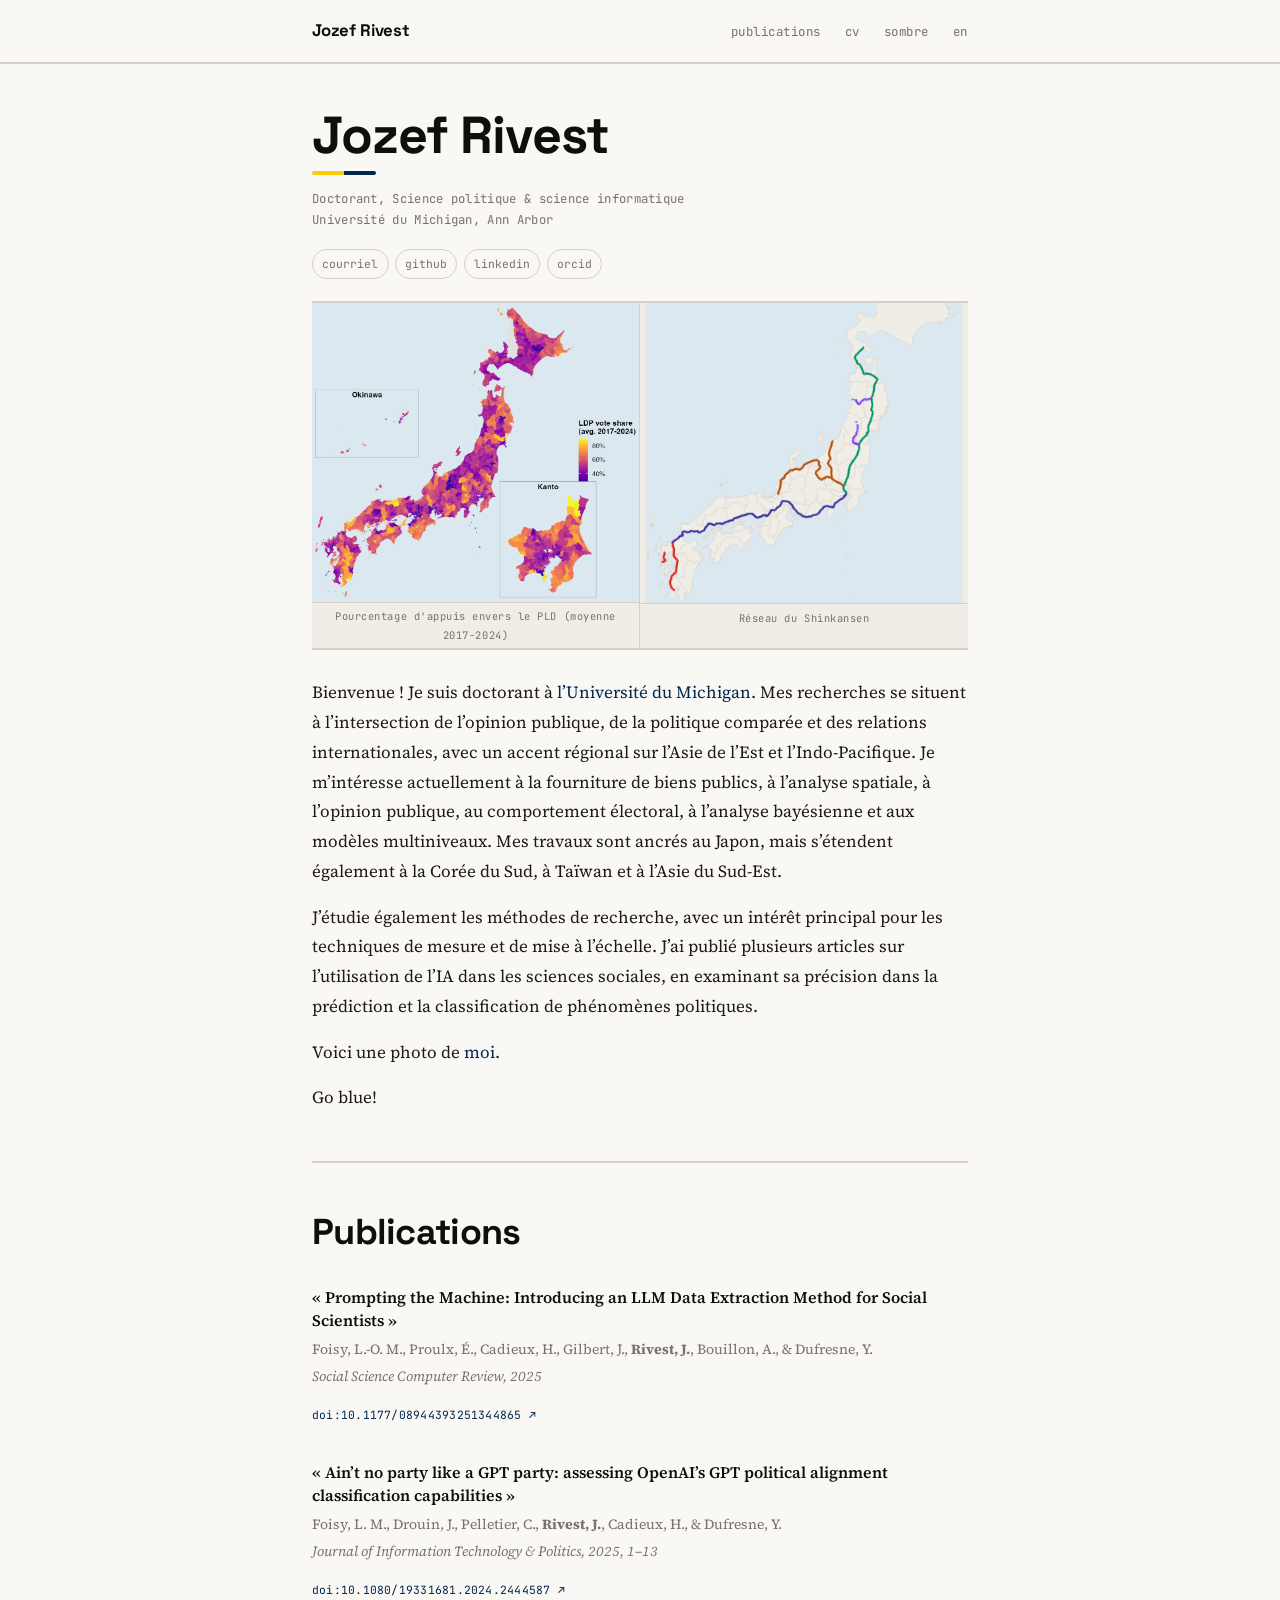
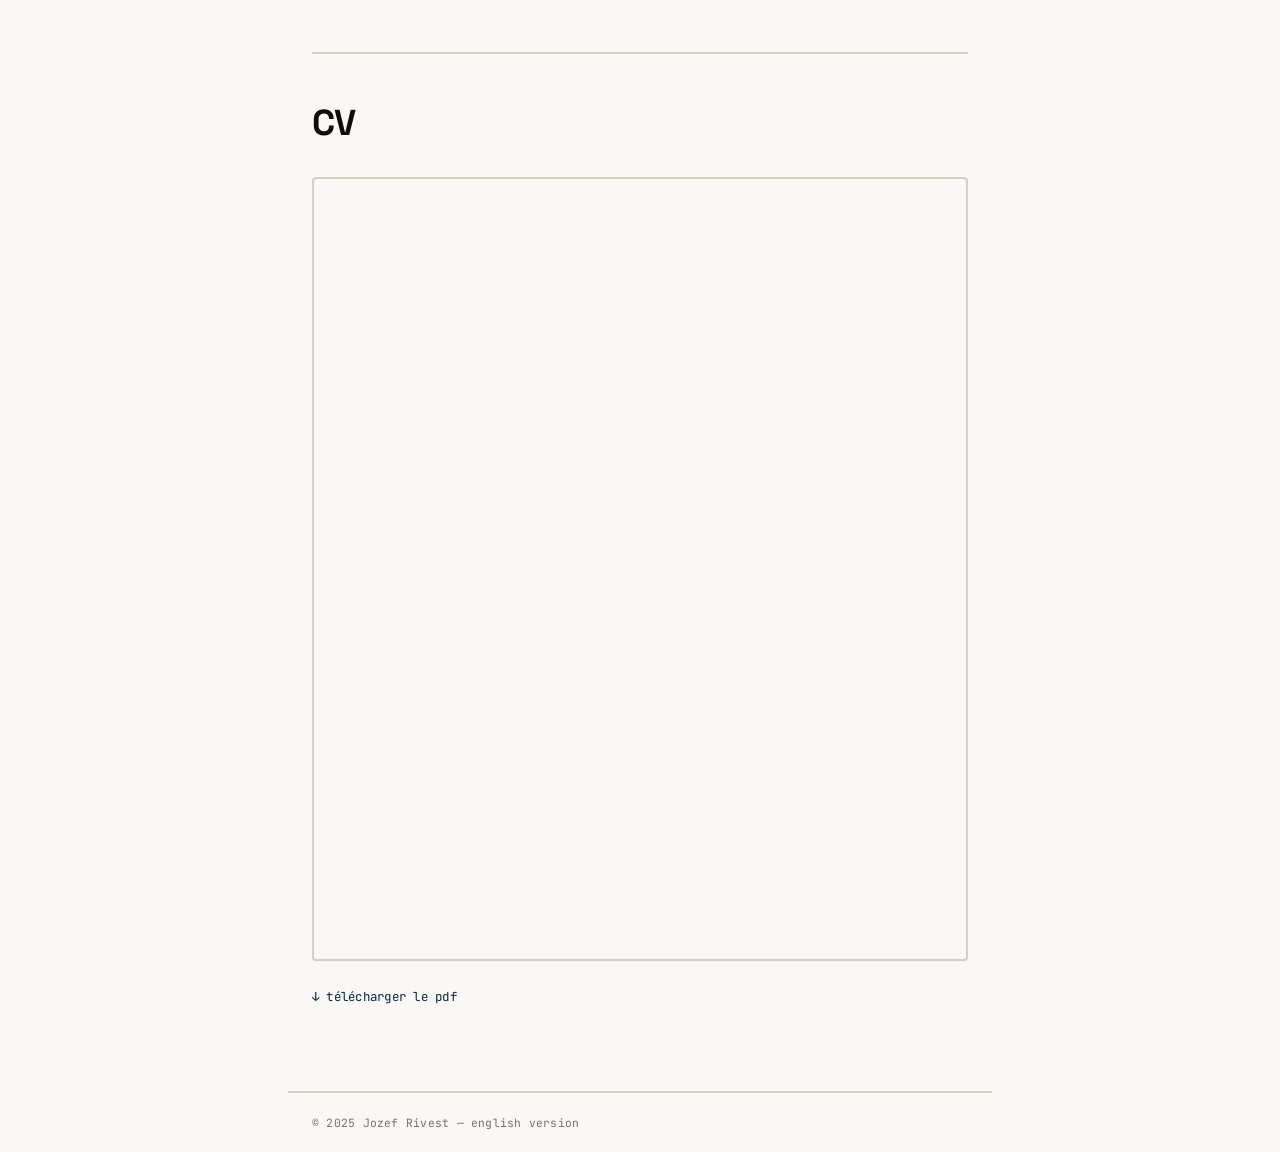
==== index_fr.html @ 7149db9e "New version!" ====
<!doctype html>
<html lang="fr" data-theme="light">
  <head>
    <meta charset="UTF-8" />
    <meta name="viewport" content="width=device-width, initial-scale=1.0" />
    <meta
      name="description"
      content="Jozef Rivest — Doctorant en science politique et informatique scientifique à l'Université du Michigan. Recherche en opinion publique, Asie de l'Est et méthodes computationnelles."
    />
    <title>Jozef Rivest</title>
    <link rel="icon" type="image/png" href="images/cerisier.JPG" />
    <link rel="stylesheet" href="assets/css/main_3.css" />
  </head>
  <body>
    <!-- Nav -->
    <nav class="site-nav" id="site-nav">
      <div class="nav-inner">
        <a class="nav-brand" href="index_fr.html">Jozef Rivest</a>

        <button
          class="hamburger"
          id="hamburger"
          aria-label="Ouvrir le menu"
          aria-expanded="false"
        >
          ≡
        </button>

        <ul class="nav-links" id="nav-links">
          <li><a href="#publications">publications</a></li>
          <li><a href="#cv">cv</a></li>
          <li>
            <button
              class="nav-btn"
              id="theme-toggle"
              aria-label="Basculer le mode sombre"
            >
              thème
            </button>
          </li>
          <li><a href="index.html">en</a></li>
        </ul>
      </div>
    </nav>

    <!-- Main -->
    <main class="main-content">
      <!-- Hero -->
      <div class="home">
        <div class="home-header">
          <!-- <img src="images/me.jpeg" alt="Jozef Rivest" class="home-photo" /> -->
          <div>
            <h1 class="site-name">Jozef Rivest</h1>
            <p class="role">
              Doctorant, Science politique &amp; science informatique<br />
              Universit&eacute; du Michigan, Ann Arbor
            </p>
          </div>
        </div>

        <nav class="social-row" aria-label="Liens sociaux">
          <a class="pill" href="mailto:jrivest@umich.edu">courriel</a>
          <a
            class="pill"
            href="https://github.com/JozefRivest"
            target="_blank"
            rel="noopener noreferrer"
            >github</a
          >
          <a
            class="pill"
            href="https://www.linkedin.com/in/jozef-rivest-609146241"
            target="_blank"
            rel="noopener noreferrer"
            >linkedin</a
          >
          <a
            class="pill"
            href="https://orcid.org/0000-0002-3195-3838"
            target="_blank"
            rel="noopener noreferrer"
            >orcid</a
          >
        </nav>

        <!-- Cartes de recherche -->
        <div class="maps-strip">
          <figure class="map-fig">
            <img
              src="images/panel_b2.png"
              alt="Pourcentage d'appuis envers le PLD (moyenne 2017-2024)"
              class="map-img"
            />
            <figcaption class="map-caption">
              Pourcentage d'appuis envers le PLD (moyenne 2017-2024)
            </figcaption>
          </figure>
          <figure class="map-fig">
            <img
              src="images/map_shinkansen.png"
              alt="Réseau shinkansen du Japon par ligne"
              class="map-img"
            />
            <figcaption class="map-caption">Réseau du Shinkansen</figcaption>
          </figure>
        </div>

        <!-- Bio -->
        <div class="bio">
          <p>
            Bienvenue ! Je suis doctorant à
            <a
              href="https://lsa.umich.edu/polisci/people/graduate-students/jozef-rivest.html"
              >l’Université du Michigan</a
            >. Mes recherches se situent à l’intersection de l’opinion publique,
            de la politique comparée et des relations internationales, avec un
            accent régional sur l’Asie de l’Est et l’Indo-Pacifique. Je
            m’intéresse actuellement à la fourniture de biens publics, à
            l’analyse spatiale, à l’opinion publique, au comportement électoral,
            à l’analyse bayésienne et aux modèles multiniveaux. Mes travaux sont
            ancrés au Japon, mais s’étendent également à la Corée du Sud, à
            Taïwan et à l’Asie du Sud-Est.
          </p>
          <p>
            J’étudie également les méthodes de recherche, avec un intérêt
            principal pour les techniques de mesure et de mise à l’échelle. J’ai
            publié plusieurs articles sur l’utilisation de l’IA dans les
            sciences sociales, en examinant sa précision dans la prédiction et
            la classification de phénomènes politiques.
          </p>
          <p>
            Voici une photo de <a href="images/jozef-rivest1.jpg" ?>moi</a>.
          </p>
          <p>Go blue!</p>
        </div>
      </div>

      <hr class="section-sep" />

      <!-- Publications -->
      <section id="publications">
        <h2 class="page-title reveal">Publications</h2>

        <ol class="pub-list" reversed>
          <li class="reveal">
            <p class="pub-title">
              &laquo;&nbsp;Prompting the Machine: Introducing an LLM Data
              Extraction Method for Social Scientists&nbsp;&raquo;
            </p>
            <p class="pub-authors">
              Foisy, L.-O. M., Proulx, &Eacute;., Cadieux, H., Gilbert, J.,
              <strong>Rivest, J.</strong>, Bouillon, A., &amp; Dufresne, Y.
            </p>
            <p class="pub-journal">Social Science Computer Review, 2025</p>
            <a
              class="pub-doi"
              href="https://doi.org/10.1177/08944393251344865"
              target="_blank"
              rel="noopener noreferrer"
            >
              doi:10.1177/08944393251344865 ↗
            </a>
          </li>
          <li class="reveal reveal-d1">
            <p class="pub-title">
              &laquo;&nbsp;Ain&rsquo;t no party like a GPT party: assessing
              OpenAI&rsquo;s GPT political alignment classification
              capabilities&nbsp;&raquo;
            </p>
            <p class="pub-authors">
              Foisy, L. M., Drouin, J., Pelletier, C.,
              <strong>Rivest, J.</strong>, Cadieux, H., &amp; Dufresne, Y.
            </p>
            <p class="pub-journal">
              Journal of Information Technology &amp; Politics, 2025, 1&ndash;13
            </p>
            <a
              class="pub-doi"
              href="https://doi.org/10.1080/19331681.2024.2444587"
              target="_blank"
              rel="noopener noreferrer"
            >
              doi:10.1080/19331681.2024.2444587 ↗
            </a>
          </li>
        </ol>
      </section>

      <hr class="section-sep" />

      <!-- CV -->
      <section id="cv">
        <h2 class="page-title reveal">CV</h2>

        <div class="cv-embed reveal">
          <iframe
            src="https://mozilla.github.io/pdf.js/web/viewer.html?file=https://raw.githubusercontent.com/JozefRivest/cv_acad/main/cv_fr/CV_Rivest_fr.pdf#pagemode=none&zoom=page-width"
            title="CV acad&eacute;mique"
            aria-label="Visionneuse du CV acad&eacute;mique"
          ></iframe>
        </div>

        <a
          class="download-link reveal"
          href="https://raw.githubusercontent.com/JozefRivest/cv_acad/main/CV_Rivest.pdf"
          download
        >
          ↓ t&eacute;l&eacute;charger le pdf
        </a>
      </section>
    </main>

    <!-- Footer -->
    <footer class="site-footer">
      <p>
        &copy; 2025 Jozef Rivest &mdash;
        <a href="index.html">english version</a>
      </p>
    </footer>

    <script>
      // ---- Thème ----
      const themeBtn = document.getElementById("theme-toggle");
      const html = document.documentElement;

      function applyTheme(t) {
        html.setAttribute("data-theme", t);
        localStorage.setItem("theme", t);
        themeBtn.textContent = t === "dark" ? "clair" : "sombre";
      }

      const saved = localStorage.getItem("theme");
      const sys = window.matchMedia("(prefers-color-scheme: dark)").matches
        ? "dark"
        : "light";
      applyTheme(saved || sys);

      themeBtn.addEventListener("click", () => {
        applyTheme(
          html.getAttribute("data-theme") === "dark" ? "light" : "dark",
        );
      });

      // ---- Menu mobile ----
      const hamburger = document.getElementById("hamburger");
      const navLinks = document.getElementById("nav-links");

      hamburger.addEventListener("click", () => {
        const open = navLinks.classList.toggle("open");
        hamburger.setAttribute("aria-expanded", open);
        hamburger.textContent = open ? "✕" : "≡";
      });

      document.addEventListener("click", (e) => {
        if (
          !e.target.closest("#site-nav") &&
          navLinks.classList.contains("open")
        ) {
          navLinks.classList.remove("open");
          hamburger.setAttribute("aria-expanded", "false");
          hamburger.textContent = "≡";
        }
      });

      // ---- Scroll reveal ----
      const observer = new IntersectionObserver(
        (entries) => {
          entries.forEach((e) => {
            if (e.isIntersecting) {
              e.target.classList.add("visible");
              observer.unobserve(e.target);
            }
          });
        },
        { threshold: 0.08, rootMargin: "0px 0px -20px 0px" },
      );

      document
        .querySelectorAll(".reveal")
        .forEach((el) => observer.observe(el));
    </script>
  </body>
</html>
---- assets/css/main_3.css ----
@import url("https://fonts.googleapis.com/css2?family=Fraunces:ital,opsz,wght@0,9..144,300;0,9..144,700;1,9..144,300;1,9..144,700&family=Space+Grotesk:wght@400;500;600;700&family=Source+Serif+4:ital,opsz,wght@0,8..60,300;0,8..60,400;0,8..60,600;1,8..60,300;1,8..60,400&family=JetBrains+Mono:wght@400;500&display=swap");

/* ============================================================
   Custom Properties
   ============================================================ */
:root {
  --bg: #faf8f5;
  --text: #1c1917;
  --heading: #0f0e0d;
  --accent: #00274c;
  --accent2: #4a6741;
  --surface: #f0ece6;
  --border: #d6d0c4;
  --dim: #78716c;

  --um-maize: #ffcb05;
  --um-blue: #00274c;

  --font-display: "Space Grotesk", system-ui, sans-serif;
  --font-body: "Source Serif 4", Georgia, serif;
  --font-mono: "JetBrains Mono", "SF Mono", monospace;
}

[data-theme="dark"] {
  --bg: #1c1917;
  --text: #e7e5e4;
  --heading: #fafaf9;
  --accent: #818cf8;
  --accent2: #6b9e60;
  --surface: #292524;
  --border: #44403c;
  --dim: #a8a29e;
}

/* ============================================================
   Reset
   ============================================================ */
*,
*::before,
*::after {
  box-sizing: border-box;
  margin: 0;
  padding: 0;
}

html {
  font-size: 100%;
  scroll-behavior: smooth;
}

body {
  background: var(--bg);
  color: var(--text);
  font-family: var(--font-body);
  font-size: 1.0625rem;
  line-height: 1.75;
  -webkit-font-smoothing: antialiased;
  -moz-osx-font-smoothing: grayscale;
  transition:
    background 0.25s,
    color 0.25s;
}

h1,
h2,
h3,
h4 {
  font-family: var(--font-display);
  color: var(--heading);
  line-height: 1.2;
  margin: 0;
}

a {
  color: var(--accent);
  text-decoration: none;
  transition: color 0.15s;
}
a:hover {
  color: var(--text);
}

::selection {
  background: rgba(194, 65, 12, 0.15);
  color: var(--text);
}

::-webkit-scrollbar {
  width: 6px;
}
::-webkit-scrollbar-track {
  background: var(--bg);
}
::-webkit-scrollbar-thumb {
  background: var(--border);
  border-radius: 3px;
}
::-webkit-scrollbar-thumb:hover {
  background: var(--dim);
}

/* ============================================================
   Navigation
   ============================================================ */
.site-nav {
  border-bottom: 2px solid var(--border);
  background: var(--bg);
  position: sticky;
  top: 0;
  z-index: 100;
  transition:
    background 0.25s,
    border-color 0.25s;
}

.nav-inner {
  max-width: 44rem;
  margin: 0 auto;
  padding: 1rem 1.5rem;
  display: flex;
  align-items: center;
  justify-content: space-between;
  gap: 1rem;
}

.nav-brand {
  font-family: var(--font-display);
  font-weight: 700;
  font-size: 1.05rem;
  color: var(--heading);
  letter-spacing: -0.01em;
}
.nav-brand:hover {
  color: var(--accent);
}

.nav-links {
  list-style: none;
  display: flex;
  align-items: center;
  gap: 1.5rem;
}

.nav-links a,
.nav-btn {
  font-family: var(--font-mono);
  font-size: 0.78rem;
  letter-spacing: 0.04em;
  color: var(--dim);
  padding-bottom: 2px;
  border-bottom: 2px solid transparent;
  transition:
    color 0.15s,
    border-color 0.15s;
  background: none;
  border-top: none;
  border-left: none;
  border-right: none;
  cursor: pointer;
}

.nav-links a:hover,
.nav-btn:hover {
  color: var(--text);
}

.nav-btn {
  padding: 0;
  line-height: inherit;
}

.hamburger {
  display: none;
  background: none;
  border: none;
  font-size: 1.4rem;
  color: var(--text);
  cursor: pointer;
  font-family: var(--font-mono);
  line-height: 1;
}

@media (max-width: 600px) {
  .nav-inner {
    padding: 0.75rem 1rem;
    flex-wrap: wrap;
  }
  .hamburger {
    display: block;
  }
  .nav-links {
    display: none;
    width: 100%;
    flex-direction: column;
    align-items: flex-start;
    gap: 0;
    padding-top: 0.5rem;
  }
  .nav-links.open {
    display: flex;
  }
  .nav-links a,
  .nav-links .nav-btn {
    display: block;
    padding: 0.45rem 0;
    border-bottom: none;
  }
}

/* ============================================================
   Main layout
   ============================================================ */
.main-content {
  width: 100%;
  max-width: 44rem;
  margin: 0 auto;
  padding: 2.5rem 1.5rem 5rem;
}

@media (max-width: 600px) {
  .main-content {
    padding: 1.5rem 1rem 3.5rem;
  }
}

/* ============================================================
   Home
   ============================================================ */
.home-header {
  display: flex;
  align-items: flex-start;
  gap: 1.4rem;
  margin-bottom: 1.2rem;
}

.home-photo {
  width: 70px;
  height: 70px;
  border-radius: 6px;
  object-fit: cover;
  flex-shrink: 0;
  border: 2px solid var(--border);
  margin-top: 0.45rem;
}

h1.site-name {
  font-family: var(--font-display);
  font-size: 3.25rem;
  font-weight: 700;
  font-optical-sizing: auto;
  letter-spacing: -0.02em;
  color: var(--heading);
  display: inline-block;
  margin-bottom: 0.2rem;
}

h1.site-name::after {
  content: "";
  display: block;
  width: 4rem;
  height: 4px;
  background: linear-gradient(
    to right,
    var(--um-maize) 50%,
    var(--um-blue) 50%
  );
  margin-top: 0.3rem;
  border-radius: 2px;
}

.role {
  font-family: var(--font-mono);
  font-size: 0.77rem;
  color: var(--dim);
  letter-spacing: 0.025em;
  margin-top: 0.7rem;
  line-height: 1.65;
}

.social-row {
  display: flex;
  flex-wrap: wrap;
  gap: 0.4rem;
  margin-bottom: 1.4rem;
}

.pill {
  display: inline-flex;
  align-items: center;
  gap: 0.3rem;
  font-family: var(--font-mono);
  font-size: 0.71rem;
  padding: 0.24rem 0.58rem;
  border: 1.5px solid var(--border);
  border-radius: 100px;
  color: var(--dim);
  transition:
    color 0.15s,
    border-color 0.15s,
    background 0.15s;
}
.pill:hover {
  color: var(--accent);
  border-color: var(--accent);
  background: rgba(55, 48, 163, 0.06);
}
[data-theme="dark"] .pill:hover {
  background: rgba(129, 140, 248, 0.08);
}

/* ============================================================
   Research maps strip
   ============================================================ */
.maps-strip {
  display: grid;
  grid-template-columns: 1fr 1fr;
  border-top: 2px solid var(--border);
  border-bottom: 2px solid var(--border);
  margin: 0.5rem 0 1.75rem;
  overflow: hidden;
  background: var(--surface);
}

.map-fig {
  margin: 0;
  display: flex;
  flex-direction: column;
}

.map-fig:first-child {
  border-right: 1px solid var(--border);
}

.map-img {
  width: 100%;
  flex: 1;
  object-fit: cover;
  object-position: center;
  display: block;
  min-height: 180px;
  max-height: 300px;
}

.map-caption {
  font-family: var(--font-mono);
  font-size: 0.65rem;
  color: var(--dim);
  letter-spacing: 0.05em;
  text-align: center;
  padding: 0.28rem 0.5rem;
  border-top: 1px solid var(--border);
  background: var(--surface);
  flex-shrink: 0;
}

[data-theme="dark"] .map-img {
  filter: brightness(0.78) contrast(1.08);
}

@media (max-width: 600px) {
  .maps-strip {
    grid-template-columns: 1fr;
  }
  .map-fig:first-child {
    border-right: none;
    border-bottom: 1px solid var(--border);
  }
}

/* ============================================================
   Bio
   ============================================================ */
.bio p {
  color: var(--text);
  margin-bottom: 1rem;
}
.bio p:last-child {
  margin-bottom: 0;
}

.bio .email {
  font-family: var(--font-mono);
  font-size: 0.82rem;
  color: var(--dim);
  margin-top: 0.5rem;
}

/* ============================================================
   Section separator
   ============================================================ */
.section-sep {
  border: none;
  border-top: 2px solid var(--border);
  margin: 3rem 0;
}

/* ============================================================
   Page titles
   ============================================================ */
.page-title {
  font-size: 2.25rem;
  font-weight: 700;
  letter-spacing: -0.02em;
  color: var(--heading);
  margin-bottom: 2rem;
}

/* ============================================================
   Publications
   ============================================================ */
.pub-list {
  list-style: none;
  display: flex;
  flex-direction: column;
  gap: 2rem;
}

.pub-title {
  font-family: var(--font-body);
  font-size: 1rem;
  font-weight: 600;
  color: var(--heading);
  margin-bottom: 0.3rem;
  line-height: 1.45;
}

.pub-authors {
  font-family: var(--font-body);
  font-size: 0.875rem;
  color: var(--dim);
  margin-bottom: 0.15rem;
}

.pub-journal {
  font-family: var(--font-body);
  font-size: 0.875rem;
  color: var(--dim);
  font-style: italic;
  margin-bottom: 0.65rem;
}

.pub-doi {
  font-family: var(--font-mono);
  font-size: 0.71rem;
  color: var(--um-blue);
  letter-spacing: 0.02em;
}
.pub-doi:hover {
  color: var(--text);
}

/* ============================================================
   CV
   ============================================================ */
.cv-embed {
  border: 2px solid var(--border);
  border-radius: 4px;
  overflow: hidden;
  margin-bottom: 1.25rem;
}
.cv-embed iframe {
  width: 100%;
  height: 780px;
  border: none;
  display: block;
}

.download-link {
  font-family: var(--font-mono);
  font-size: 0.78rem;
  color: var(--accent);
  letter-spacing: 0.02em;
  display: inline-flex;
  align-items: center;
  gap: 0.4rem;
}
.download-link:hover {
  color: var(--text);
}

/* ============================================================
   Footer
   ============================================================ */
.site-footer {
  border-top: 2px solid var(--border);
  max-width: 44rem;
  margin: 0 auto;
  padding: 1.25rem 1.5rem;
}
.site-footer p {
  font-family: var(--font-mono);
  font-size: 0.71rem;
  color: var(--dim);
  letter-spacing: 0.02em;
}
.site-footer a {
  color: var(--dim);
}
.site-footer a:hover {
  color: var(--accent);
}

/* ============================================================
   Scroll reveal
   ============================================================ */
.reveal {
  opacity: 0;
  transform: translateY(12px);
  transition:
    opacity 0.5s ease,
    transform 0.5s ease;
}
.reveal.visible {
  opacity: 1;
  transform: none;
}
.reveal-d1 {
  transition-delay: 0.08s;
}
.reveal-d2 {
  transition-delay: 0.16s;
}

/* ============================================================
   Accessibility
   ============================================================ */
:focus-visible {
  outline: 2px solid var(--accent);
  outline-offset: 2px;
  border-radius: 2px;
}

@media (prefers-reduced-motion: reduce) {
  *,
  *::before,
  *::after {
    transition-duration: 0.01ms !important;
  }
  html {
    scroll-behavior: auto;
  }
  .reveal {
    opacity: 1;
    transform: none;
  }
}

/* ============================================================
   Mobile tweaks
   ============================================================ */
@media (max-width: 600px) {
  h1.site-name {
    font-size: 2.4rem;
  }
  .home-header {
    flex-direction: column;
    gap: 0;
  }
  .home-photo {
    margin-bottom: 0.8rem;
  }
  .page-title {
    font-size: 1.8rem;
  }
}
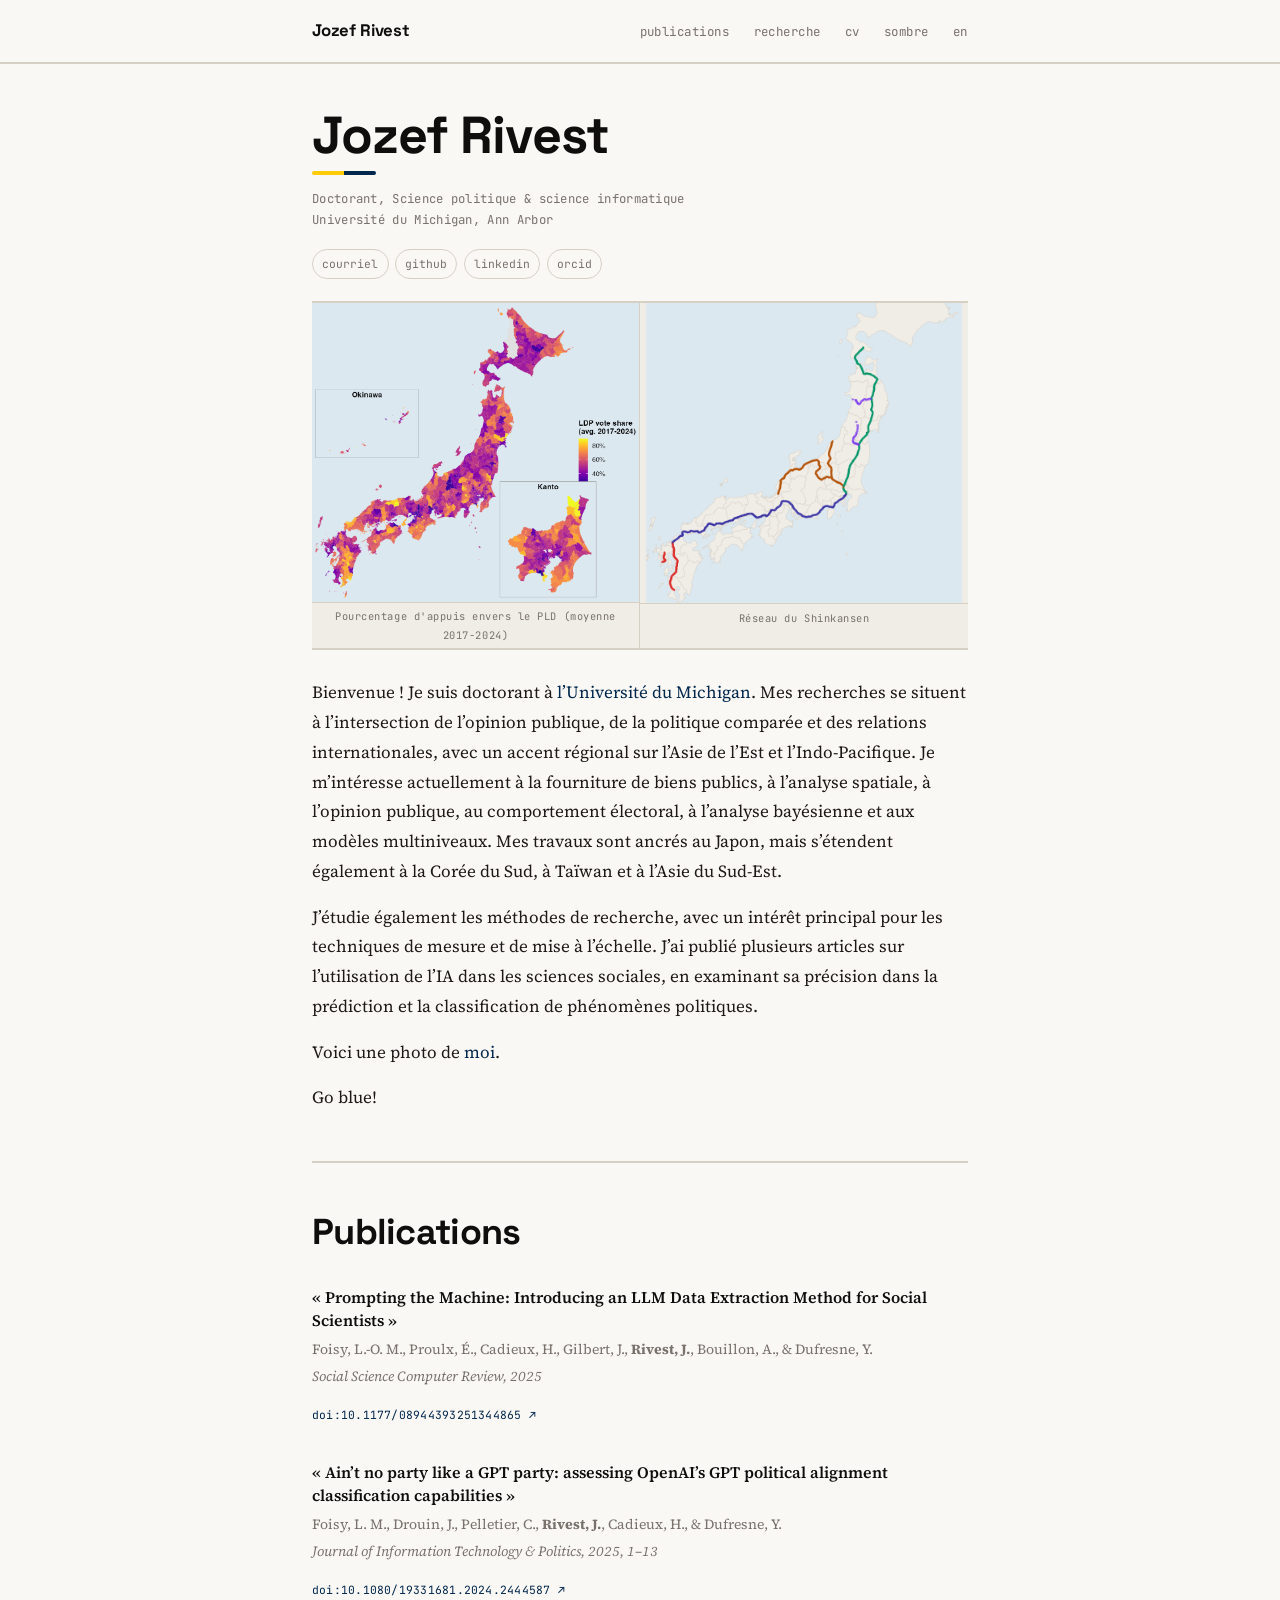
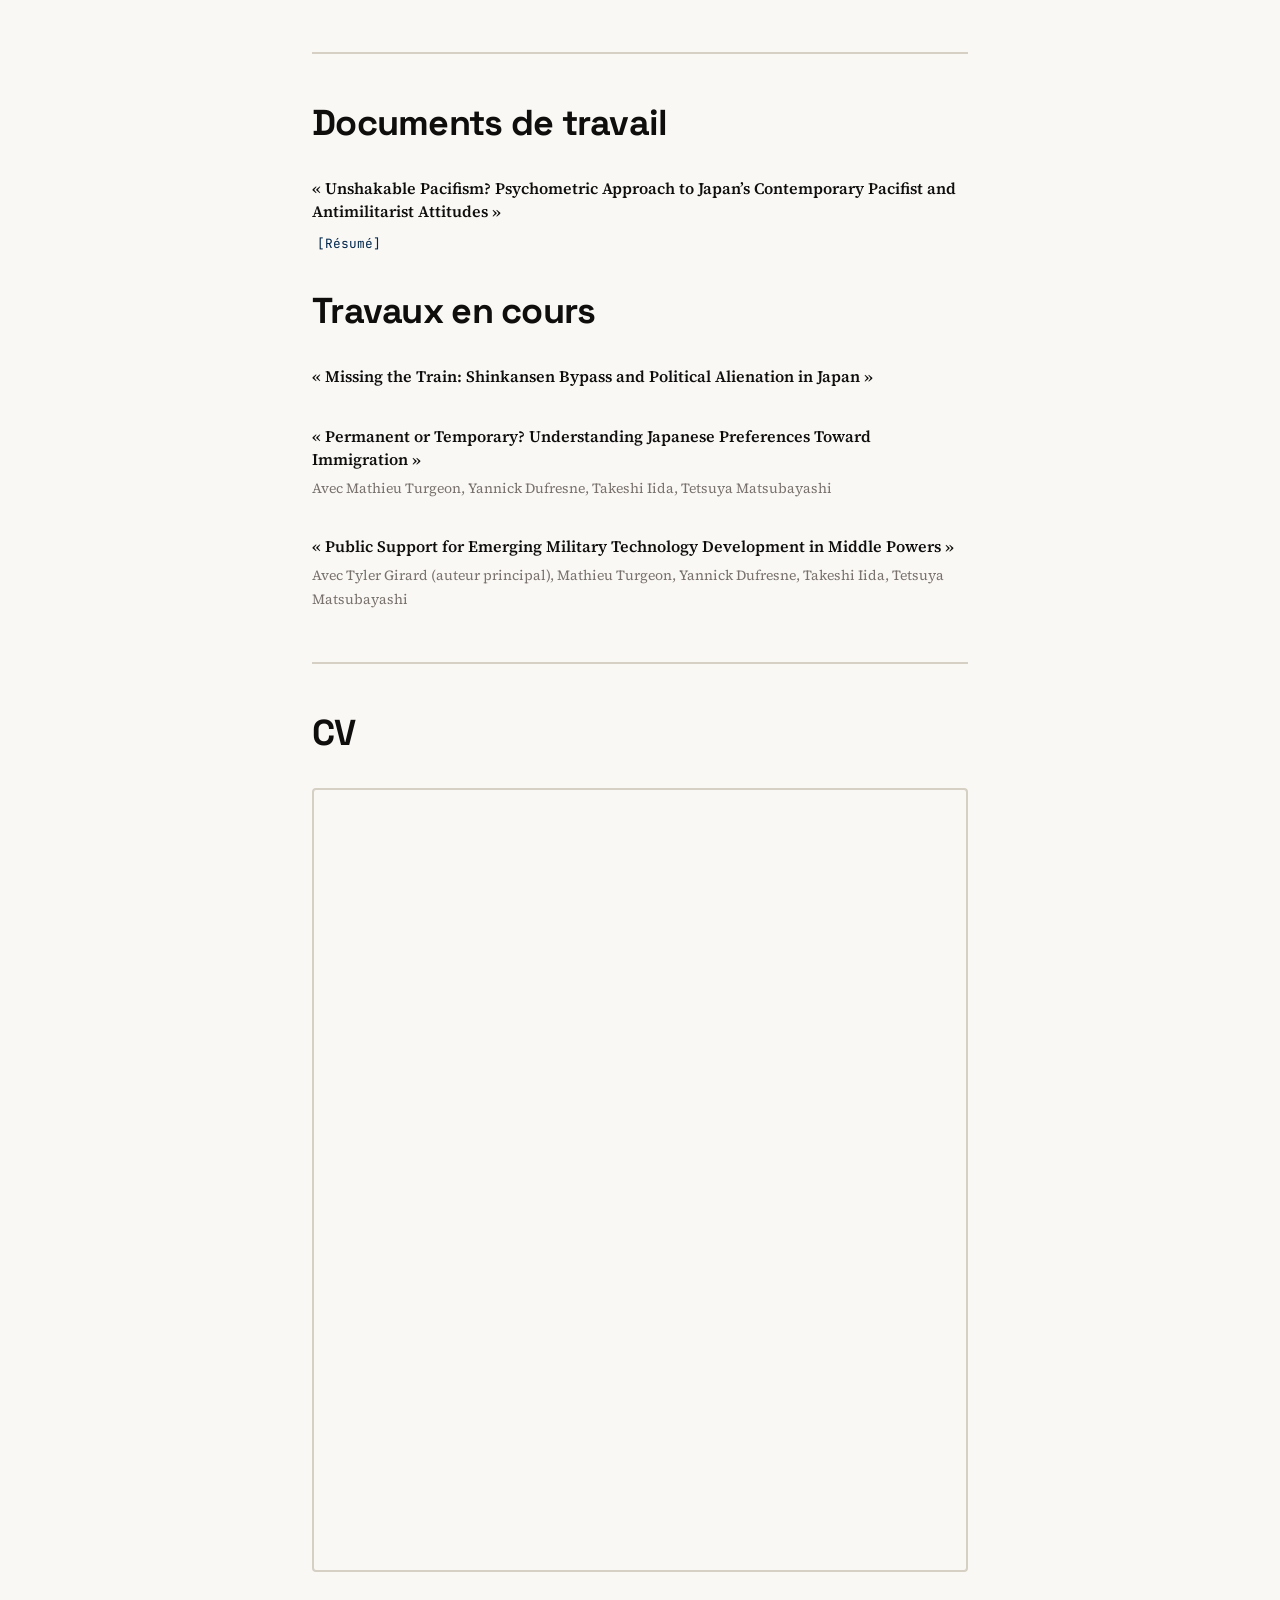
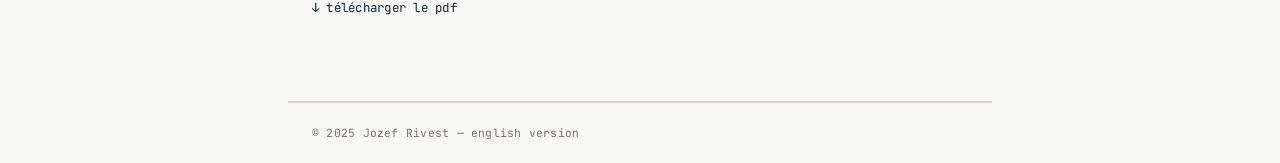
==== commit 7ea209f0: "Updates!" ====
--- a/index_fr.html
+++ b/index_fr.html
@@ -28,6 +28,7 @@
 
         <ul class="nav-links" id="nav-links">
           <li><a href="#publications">publications</a></li>
+          <li><a href="#research">recherche</a></li>
           <li><a href="#cv">cv</a></li>
           <li>
             <button
@@ -128,9 +129,7 @@
             sciences sociales, en examinant sa précision dans la prédiction et
             la classification de phénomènes politiques.
           </p>
-          <p>
-            Voici une photo de <a href="images/jozef-rivest1.jpg" ?>moi</a>.
-          </p>
+          <p>Voici une photo de <a href="images/rivest_2.jpg" ?>moi</a>.</p>
           <p>Go blue!</p>
         </div>
       </div>
@@ -182,6 +181,87 @@
             >
               doi:10.1080/19331681.2024.2444587 ↗
             </a>
+          </li>
+        </ol>
+      </section>
+
+      <hr class="section-sep" />
+
+      <!-- Documents de travail et travaux en cours -->
+      <section id="research">
+        <h2 class="page-title reveal">Documents de travail</h2>
+        <ol class="pub-list" reversed>
+          <li class="reveal">
+            <p class="pub-title">
+              &laquo;&nbsp;Unshakable Pacifism? Psychometric Approach to
+              Japan&rsquo;s Contemporary Pacifist and Antimilitarist
+              Attitudes&nbsp;&raquo;
+            </p>
+            <button type="button" class="collapsible">[Résumé]</button>
+            <div class="content">
+              <p class="abstract-content">
+                Research on Japanese pacifism and antimilitarism has long relied
+                on survey items to compare attitudes across demographic groups
+                and over time. However, these comparisons rest on three untested
+                assumptions: (1) that pacifism/antimilitarism is unidimensional,
+                (2) that all items contribute equally to measuring these
+                attitudes, and (3) that items measure the same constructs across
+                groups (measurement invariance). Using data from the 2022
+                UTokyo-Asahi Survey (N=1,014), I use a psychometric approach to
+                evaluate these assumptions. Results reveal a two-dimensional
+                structure distinguishing domestic capabilities from
+                international dimensions. Measurement invariance tests yield a
+                differentiated picture: the scale achieves full strong
+                invariance across age cohorts, providing a valid basis for
+                cross-generational comparisons, while weak invariance marginally
+                fails to reach significance across gender (p = 0.090), though
+                item intercepts remain fully equivalent. Critically, these
+                results—combined with the dimensional structure and differential
+                item functioning analyses—demonstrate that single-item
+                inferences about pacifist and antimilitarist attitudes are
+                doubly unreliable: they capture only one dimension of a
+                two-dimensional construct and may be biased for specific groups.
+                A properly specified multi-item scale, validated through
+                measurement invariance testing, offers a more robust foundation
+                for inference. I argue that future research must account for
+                this multidimensional structure and establish measurement
+                equivalence before making cross-group comparisons. These
+                findings establish methodological foundations for longitudinal
+                research examining temporal changes in these attitudes.
+              </p>
+            </div>
+          </li>
+        </ol>
+
+        <h2 class="page-title reveal" style="margin-top: 2rem">
+          Travaux en cours
+        </h2>
+        <ol class="pub-list" reversed>
+          <li class="reveal">
+            <p class="pub-title">
+              &laquo;&nbsp;Missing the Train: Shinkansen Bypass and Political
+              Alienation in Japan&nbsp;&raquo;
+            </p>
+          </li>
+          <li class="reveal reveal-d1">
+            <p class="pub-title">
+              &laquo;&nbsp;Permanent or Temporary? Understanding Japanese
+              Preferences Toward Immigration&nbsp;&raquo;
+            </p>
+            <p class="pub-authors">
+              Avec Mathieu Turgeon, Yannick Dufresne, Takeshi Iida, Tetsuya
+              Matsubayashi
+            </p>
+          </li>
+          <li class="reveal reveal-d2">
+            <p class="pub-title">
+              &laquo;&nbsp;Public Support for Emerging Military Technology
+              Development in Middle Powers&nbsp;&raquo;
+            </p>
+            <p class="pub-authors">
+              Avec Tyler Girard (auteur principal), Mathieu Turgeon, Yannick
+              Dufresne, Takeshi Iida, Tetsuya Matsubayashi
+            </p>
           </li>
         </ol>
       </section>
@@ -278,6 +358,22 @@
       document
         .querySelectorAll(".reveal")
         .forEach((el) => observer.observe(el));
+
+      // ----- Résumé ------
+      var coll = document.getElementsByClassName("collapsible");
+      var i;
+
+      for (i = 0; i < coll.length; i++) {
+        coll[i].addEventListener("click", function () {
+          this.classList.toggle("active");
+          var content = this.nextElementSibling;
+          if (content.style.maxHeight) {
+            content.style.maxHeight = null;
+          } else {
+            content.style.maxHeight = content.scrollHeight + "px";
+          }
+        });
+      }
     </script>
   </body>
 </html>
--- a/assets/css/main_3.css
+++ b/assets/css/main_3.css
@@ -19,6 +19,7 @@
   --font-display: "Space Grotesk", system-ui, sans-serif;
   --font-body: "Source Serif 4", Georgia, serif;
   --font-mono: "JetBrains Mono", "SF Mono", monospace;
+  --accent: var(--um-blue);
 }
 
 [data-theme="dark"] {
@@ -30,6 +31,7 @@
   --surface: #292524;
   --border: #44403c;
   --dim: #a8a29e;
+  --accent: var(--um-maize);
 }
 
 /* ============================================================
@@ -445,8 +447,50 @@
   color: var(--um-blue);
   letter-spacing: 0.02em;
 }
-.pub-doi:hover {
-  color: var(--text);
+
+[data-theme="dark"] .pub-doi {
+  color: var(--um-maize);
+}
+
+/* .pub-doi:hover { */
+/*   color: var(--text); */
+/* } */
+
+.collapsible {
+  background-color: var(--bg);
+  font-family: var(--font-mono);
+  color: var(--um-blue);
+  cursor: pointer;
+  padding: 5px;
+  width: auto;
+  border: none;
+  text-align: left;
+  outline: none;
+  font-size: 0.8rem;
+}
+
+[data-theme="dark"] .collapsible {
+  color: var(--um-maize);
+}
+
+.active,
+.collapsible:hover {
+  color: var(--text);
+}
+
+.content {
+  padding: 0 18px;
+  overflow: hidden;
+  background-color: var(--bg);
+  max-height: 0;
+  transition: max-height 0.4s ease-out;
+}
+
+.abstract-content {
+  font-family: var(--font-mono);
+  font-size: 0.8rem;
+  color: var(--text);
+  text-align: justify;
 }
 
 /* ============================================================
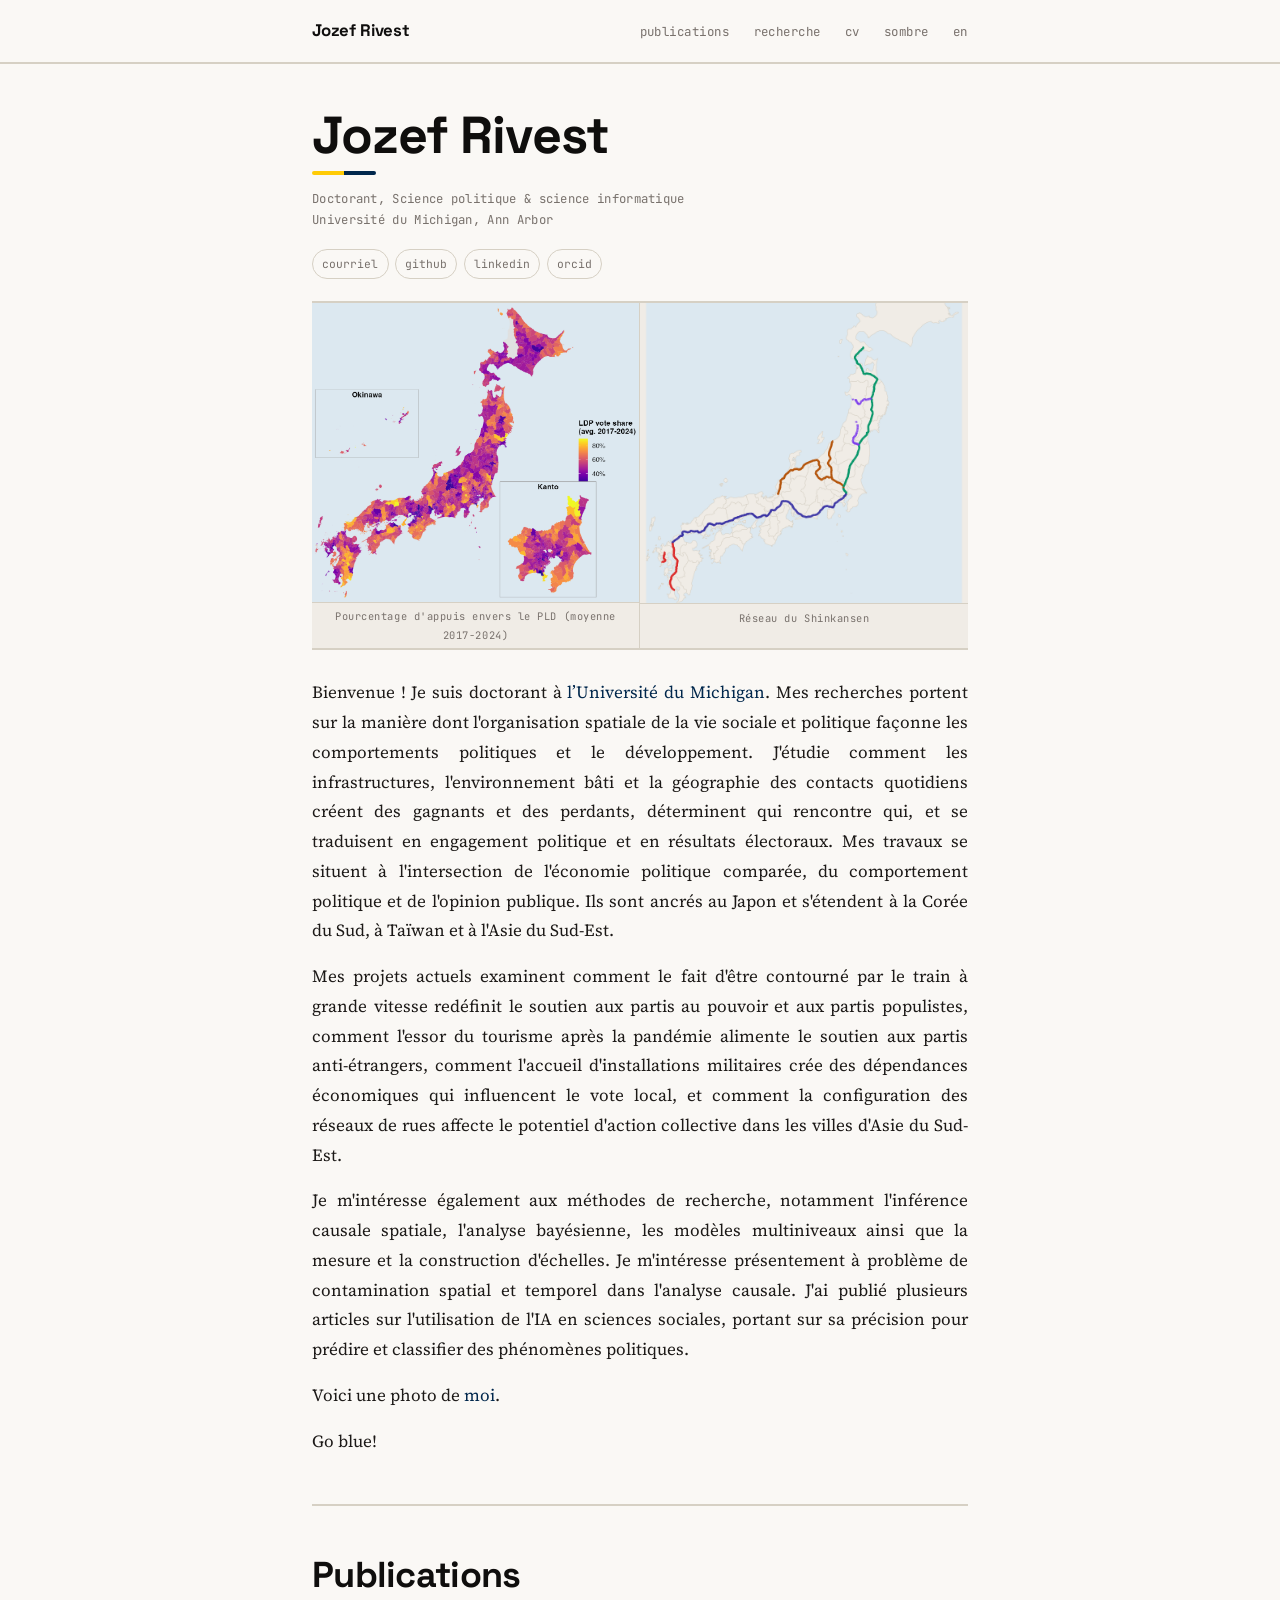
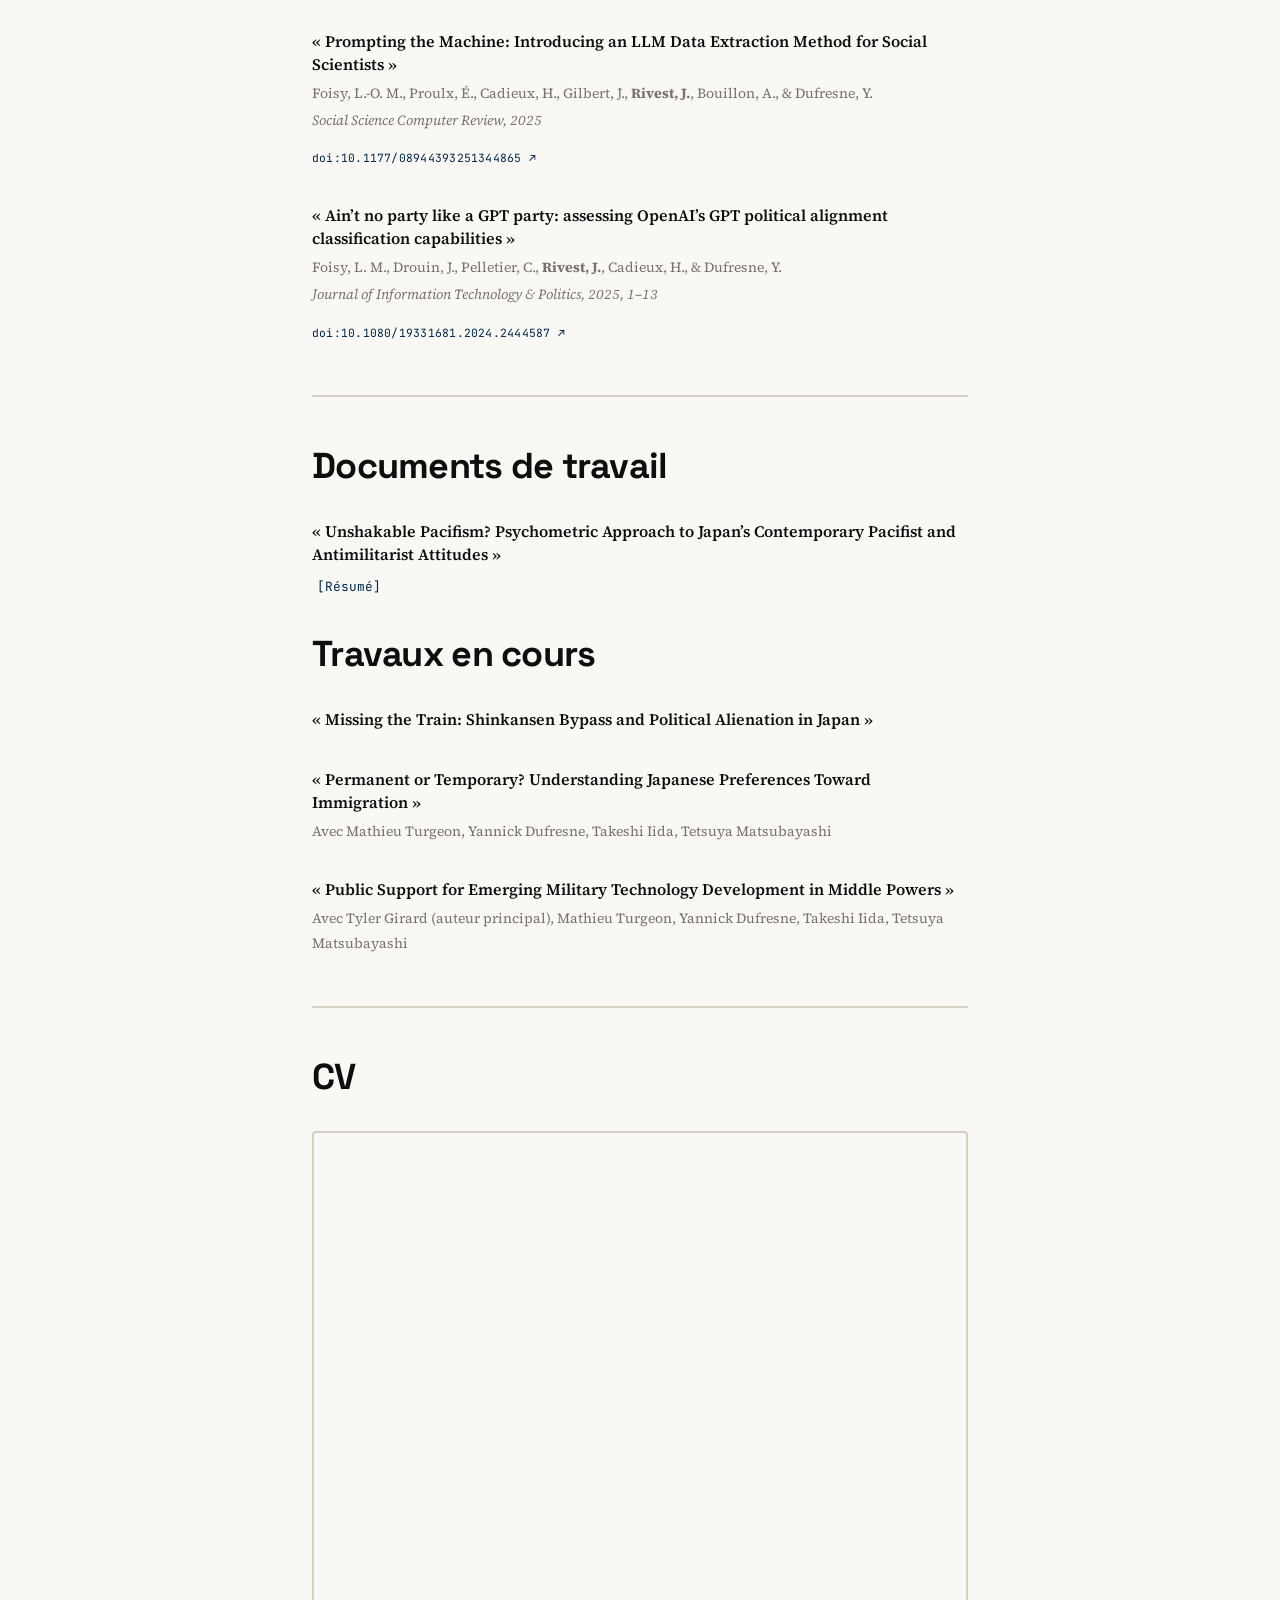
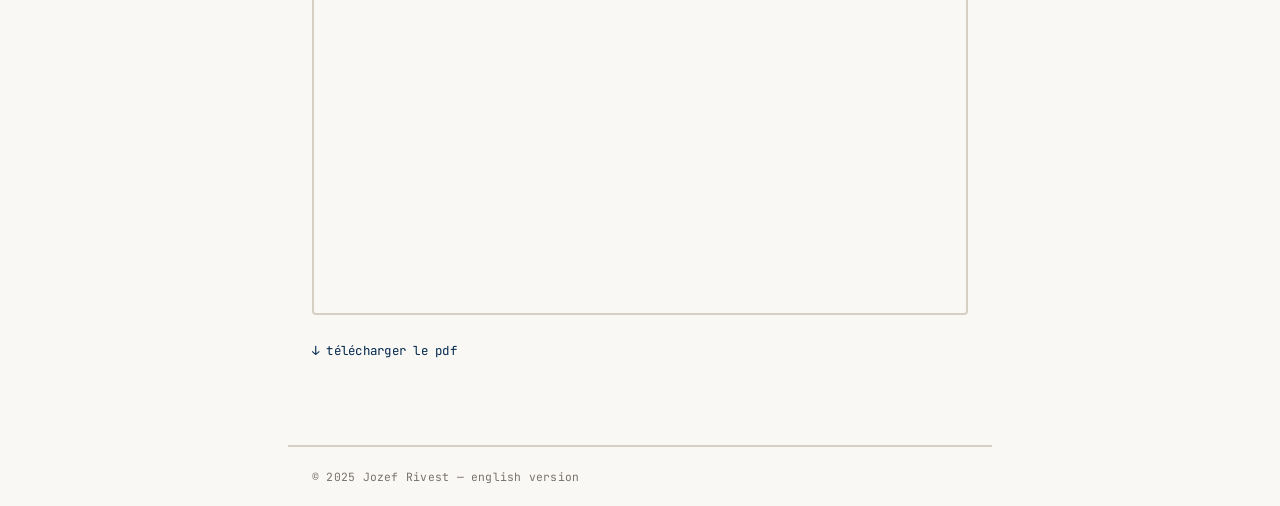
==== commit 0f746c61: "New updates" ====
--- a/index_fr.html
+++ b/index_fr.html
@@ -113,21 +113,35 @@
             <a
               href="https://lsa.umich.edu/polisci/people/graduate-students/jozef-rivest.html"
               >l’Université du Michigan</a
-            >. Mes recherches se situent à l’intersection de l’opinion publique,
-            de la politique comparée et des relations internationales, avec un
-            accent régional sur l’Asie de l’Est et l’Indo-Pacifique. Je
-            m’intéresse actuellement à la fourniture de biens publics, à
-            l’analyse spatiale, à l’opinion publique, au comportement électoral,
-            à l’analyse bayésienne et aux modèles multiniveaux. Mes travaux sont
-            ancrés au Japon, mais s’étendent également à la Corée du Sud, à
-            Taïwan et à l’Asie du Sud-Est.
+            >. Mes recherches portent sur la manière dont l'organisation
+            spatiale de la vie sociale et politique façonne les comportements
+            politiques et le développement. J'étudie comment les
+            infrastructures, l'environnement bâti et la géographie des contacts
+            quotidiens créent des gagnants et des perdants, déterminent qui
+            rencontre qui, et se traduisent en engagement politique et en
+            résultats électoraux. Mes travaux se situent à l'intersection de
+            l'économie politique comparée, du comportement politique et de
+            l'opinion publique. Ils sont ancrés au Japon et s'étendent à la
+            Corée du Sud, à Taïwan et à l'Asie du Sud-Est.
           </p>
           <p>
-            J’étudie également les méthodes de recherche, avec un intérêt
-            principal pour les techniques de mesure et de mise à l’échelle. J’ai
-            publié plusieurs articles sur l’utilisation de l’IA dans les
-            sciences sociales, en examinant sa précision dans la prédiction et
-            la classification de phénomènes politiques.
+            Mes projets actuels examinent comment le fait d'être contourné par
+            le train à grande vitesse redéfinit le soutien aux partis au pouvoir
+            et aux partis populistes, comment l'essor du tourisme après la
+            pandémie alimente le soutien aux partis anti-étrangers, comment
+            l'accueil d'installations militaires crée des dépendances
+            économiques qui influencent le vote local, et comment la
+            configuration des réseaux de rues affecte le potentiel d'action
+            collective dans les villes d'Asie du Sud-Est.
+          </p>
+          <p>
+            Je m'intéresse également aux méthodes de recherche, notamment
+            l'inférence causale spatiale, l'analyse bayésienne, les modèles
+            multiniveaux ainsi que la mesure et la construction d'échelles. Je
+            m'intéresse présentement à problème de contamination spatial et
+            temporel dans l'analyse causale. J'ai publié plusieurs articles sur
+            l'utilisation de l'IA en sciences sociales, portant sur sa précision
+            pour prédire et classifier des phénomènes politiques.
           </p>
           <p>Voici une photo de <a href="images/rivest_2.jpg" ?>moi</a>.</p>
           <p>Go blue!</p>
--- a/assets/css/main_3.css
+++ b/assets/css/main_3.css
@@ -375,6 +375,7 @@
 .bio p {
   color: var(--text);
   margin-bottom: 1rem;
+  text-align: justify;
 }
 .bio p:last-child {
   margin-bottom: 0;
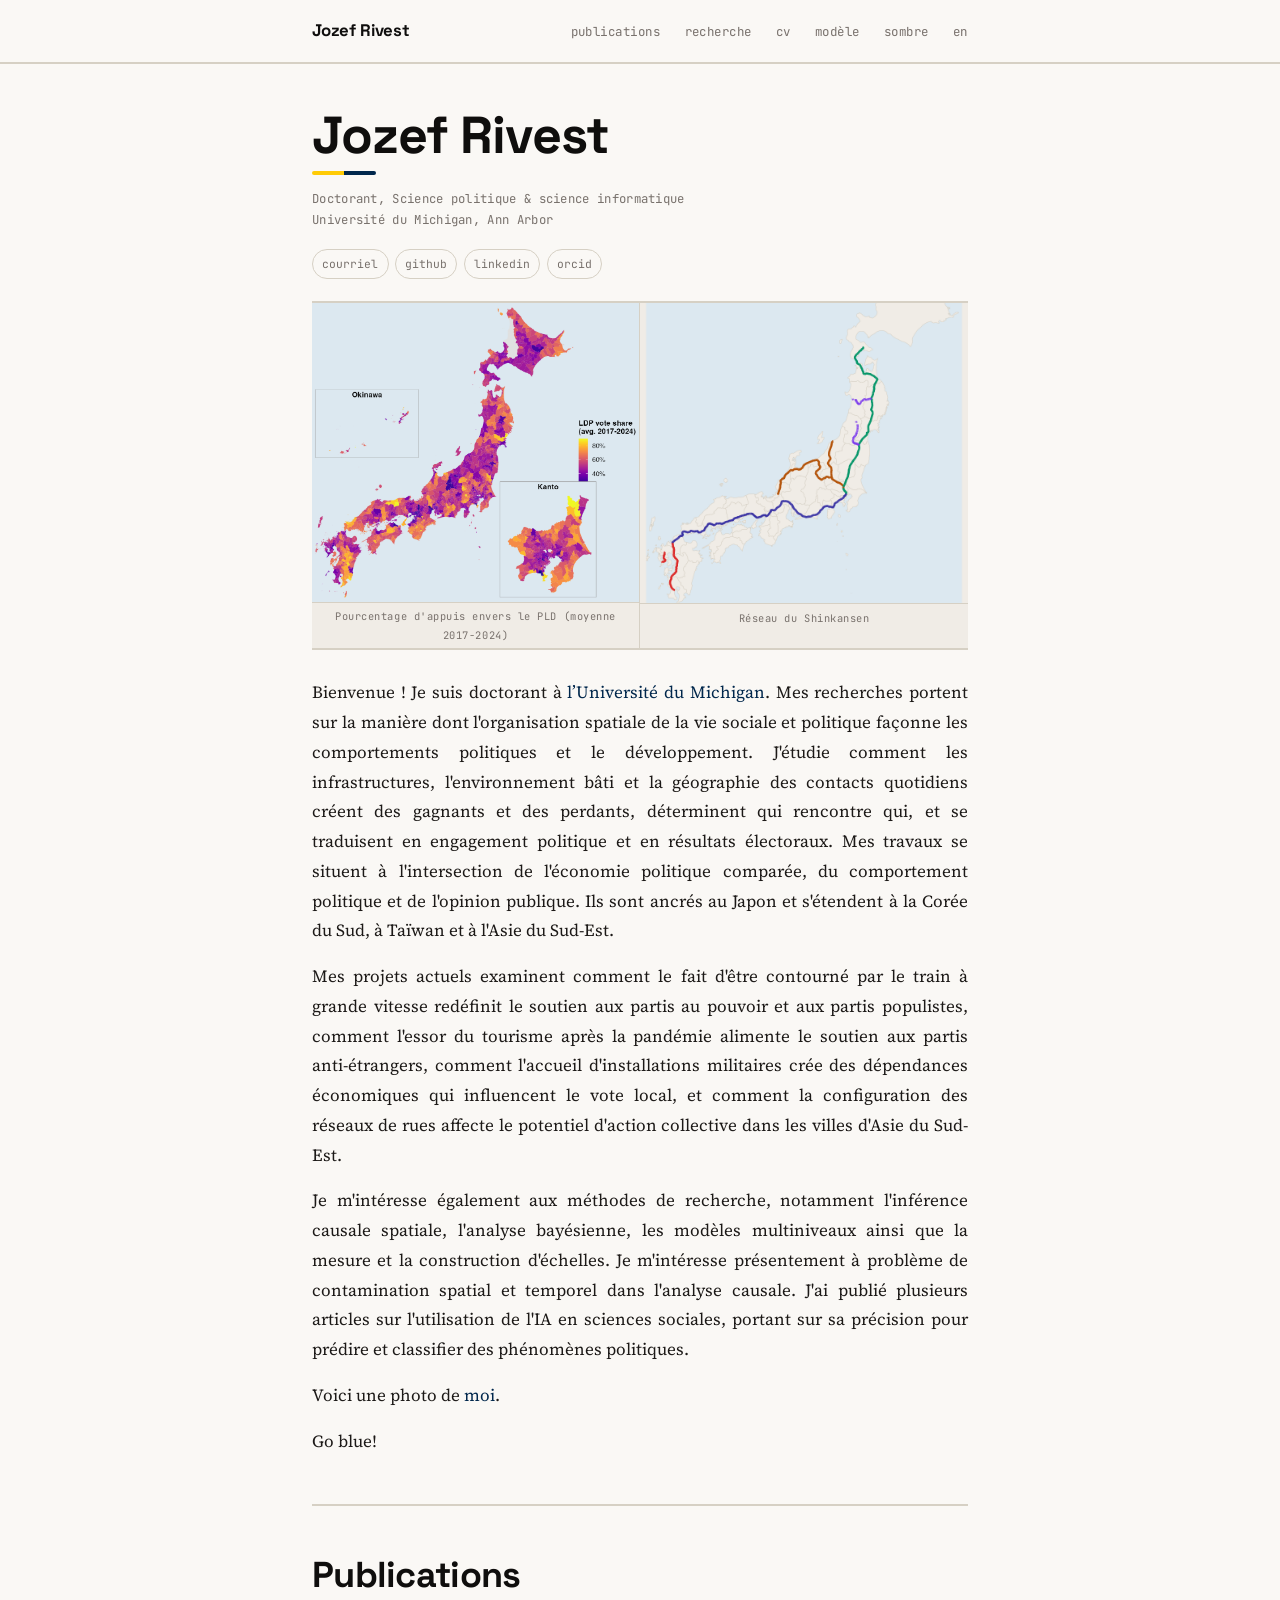
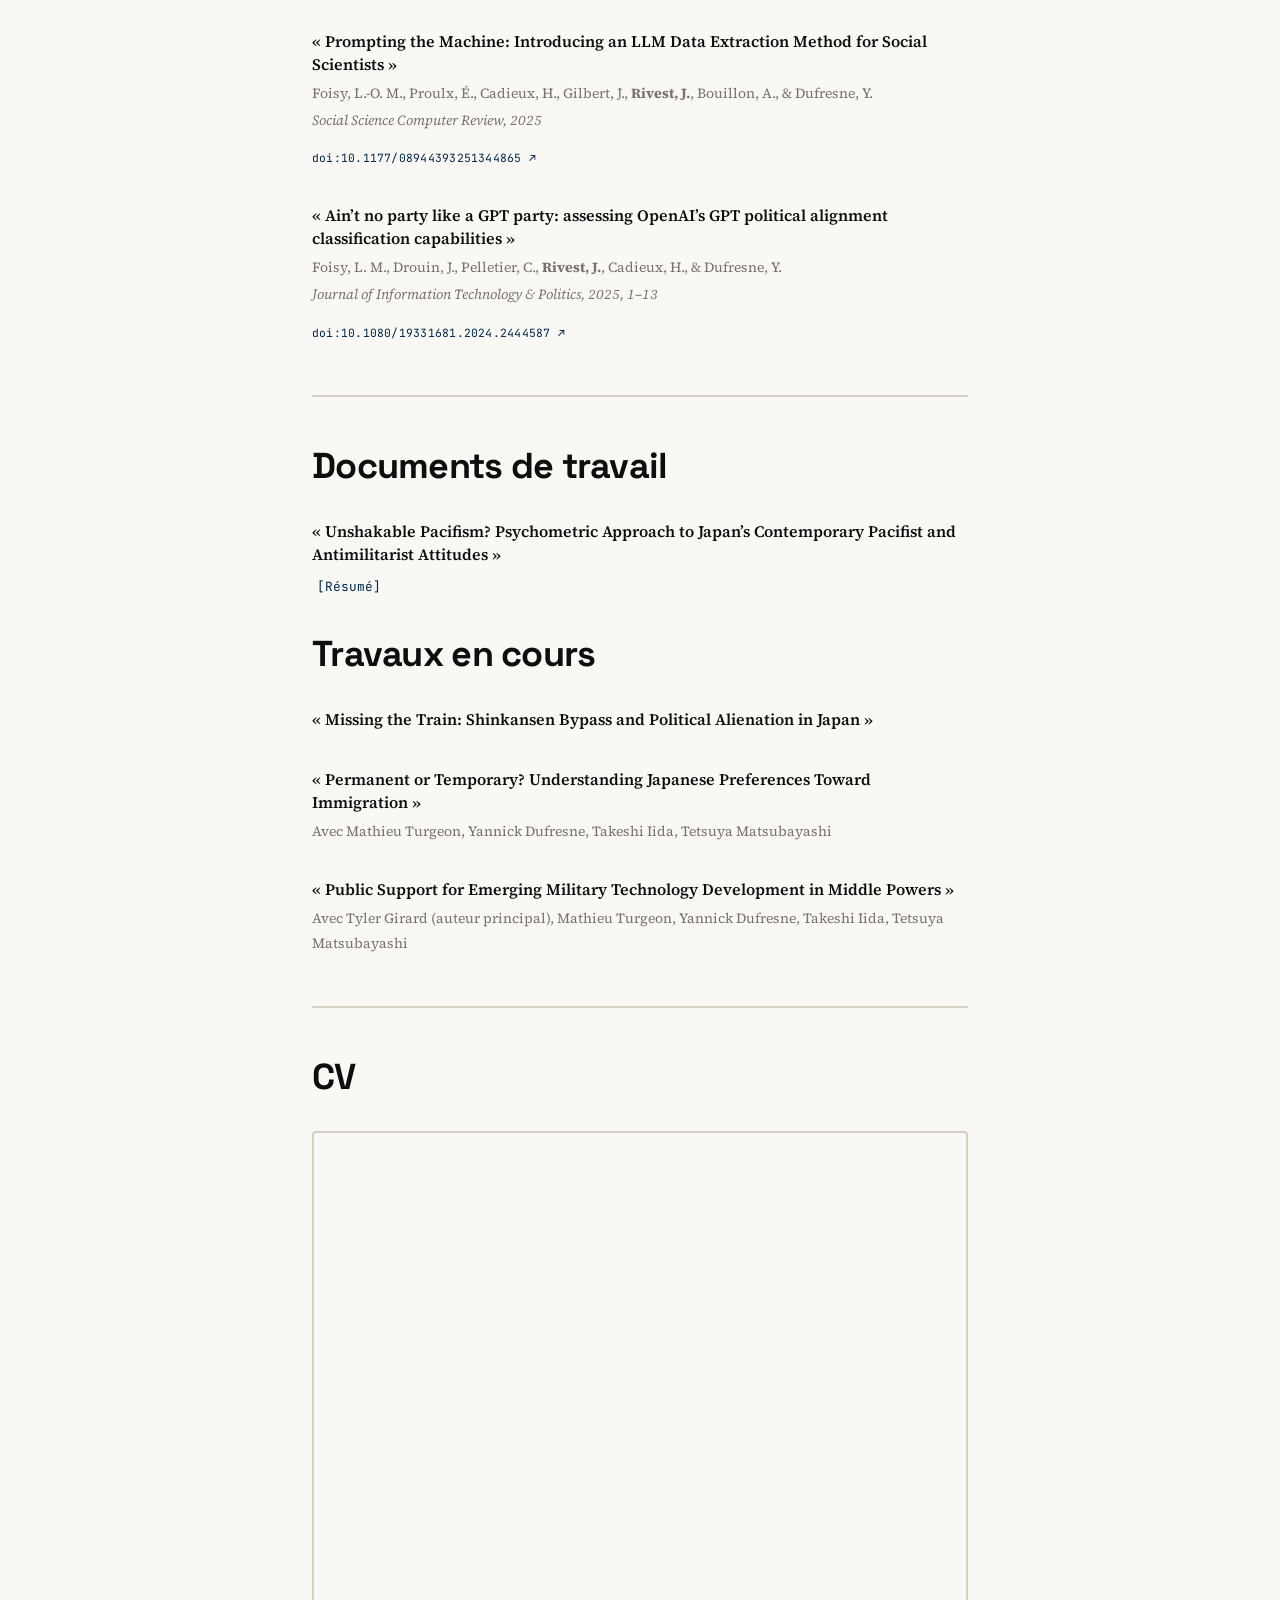
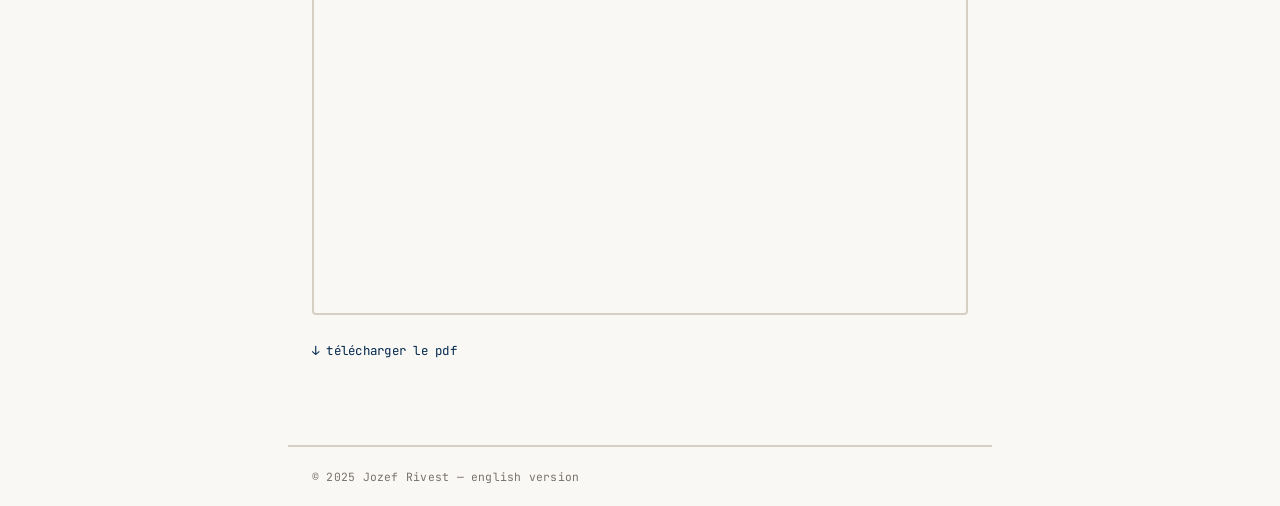
==== commit 44b5a2ae: "Add project template page and nav link New project-template.html presents the Quarto project templat" ====
--- a/index_fr.html
+++ b/index_fr.html
@@ -30,6 +30,7 @@
           <li><a href="#publications">publications</a></li>
           <li><a href="#research">recherche</a></li>
           <li><a href="#cv">cv</a></li>
+          <li><a href="project-template.html">modèle</a></li>
           <li>
             <button
               class="nav-btn"
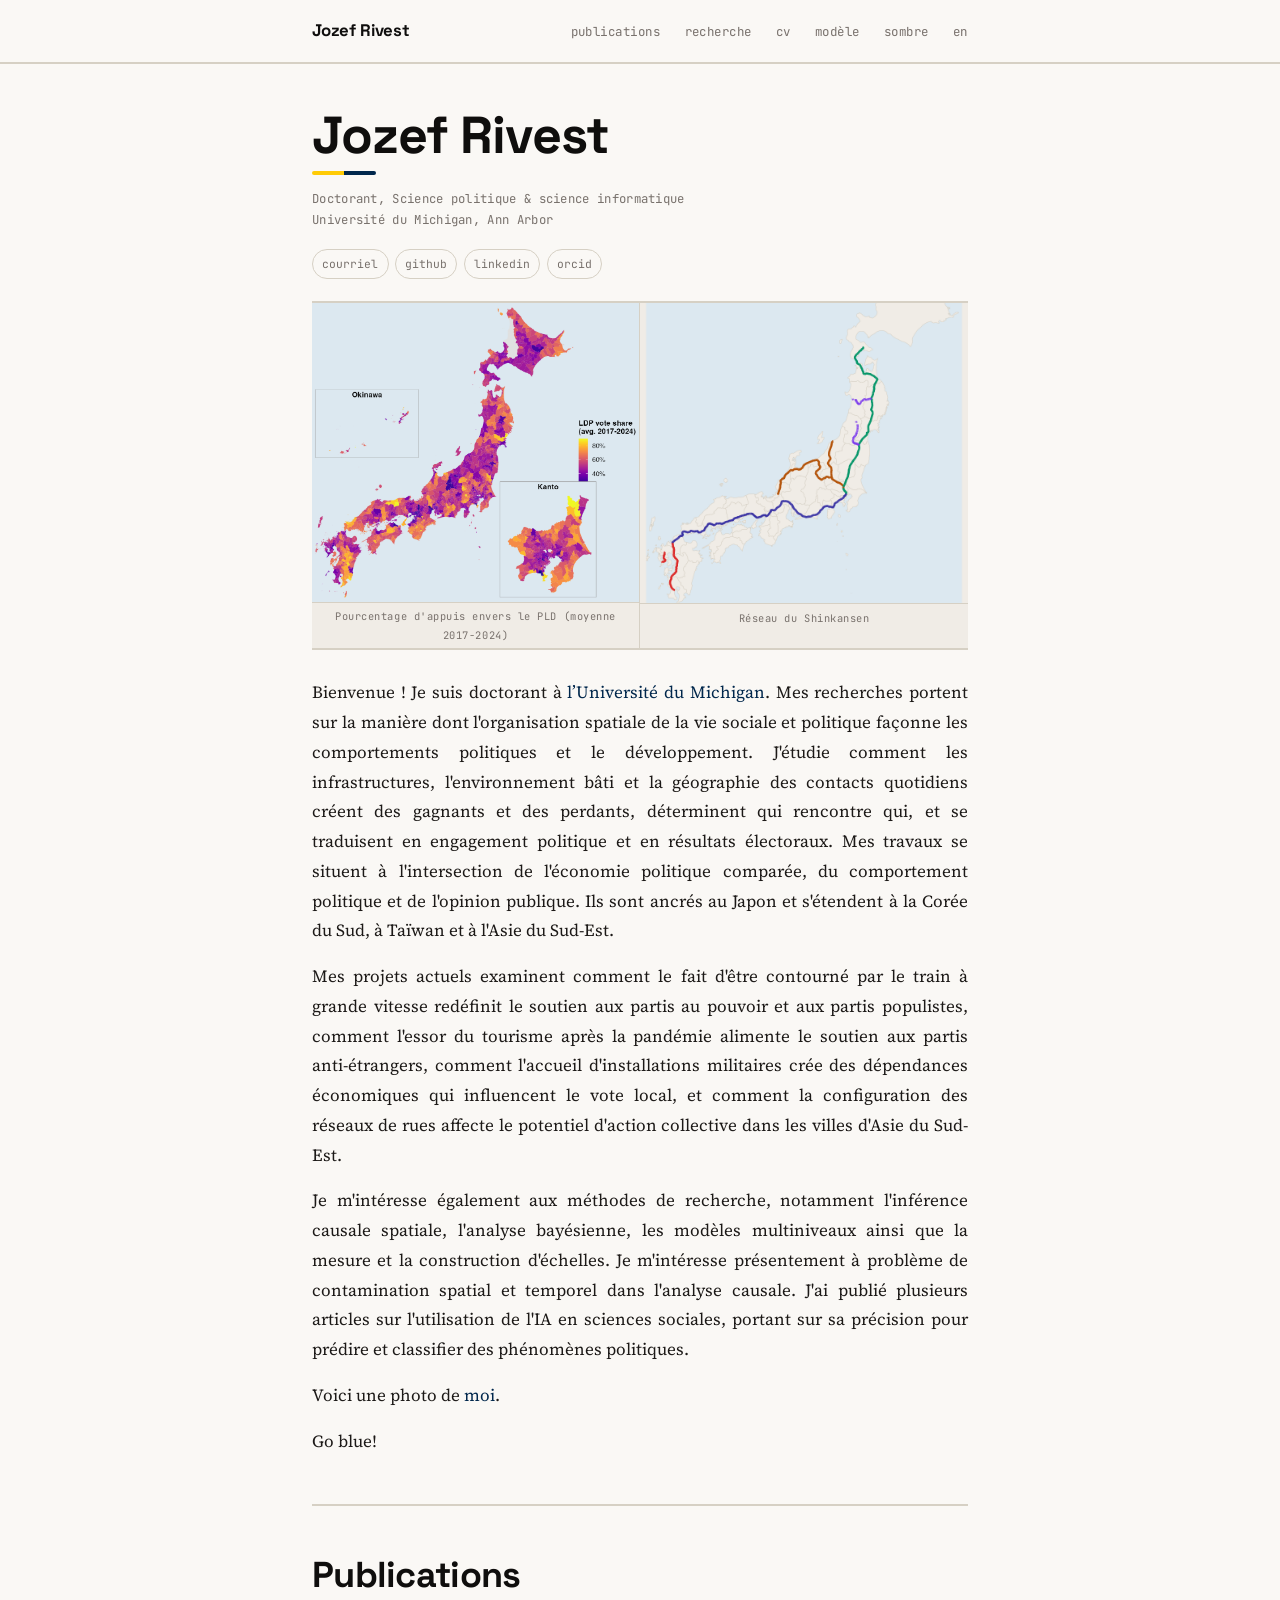
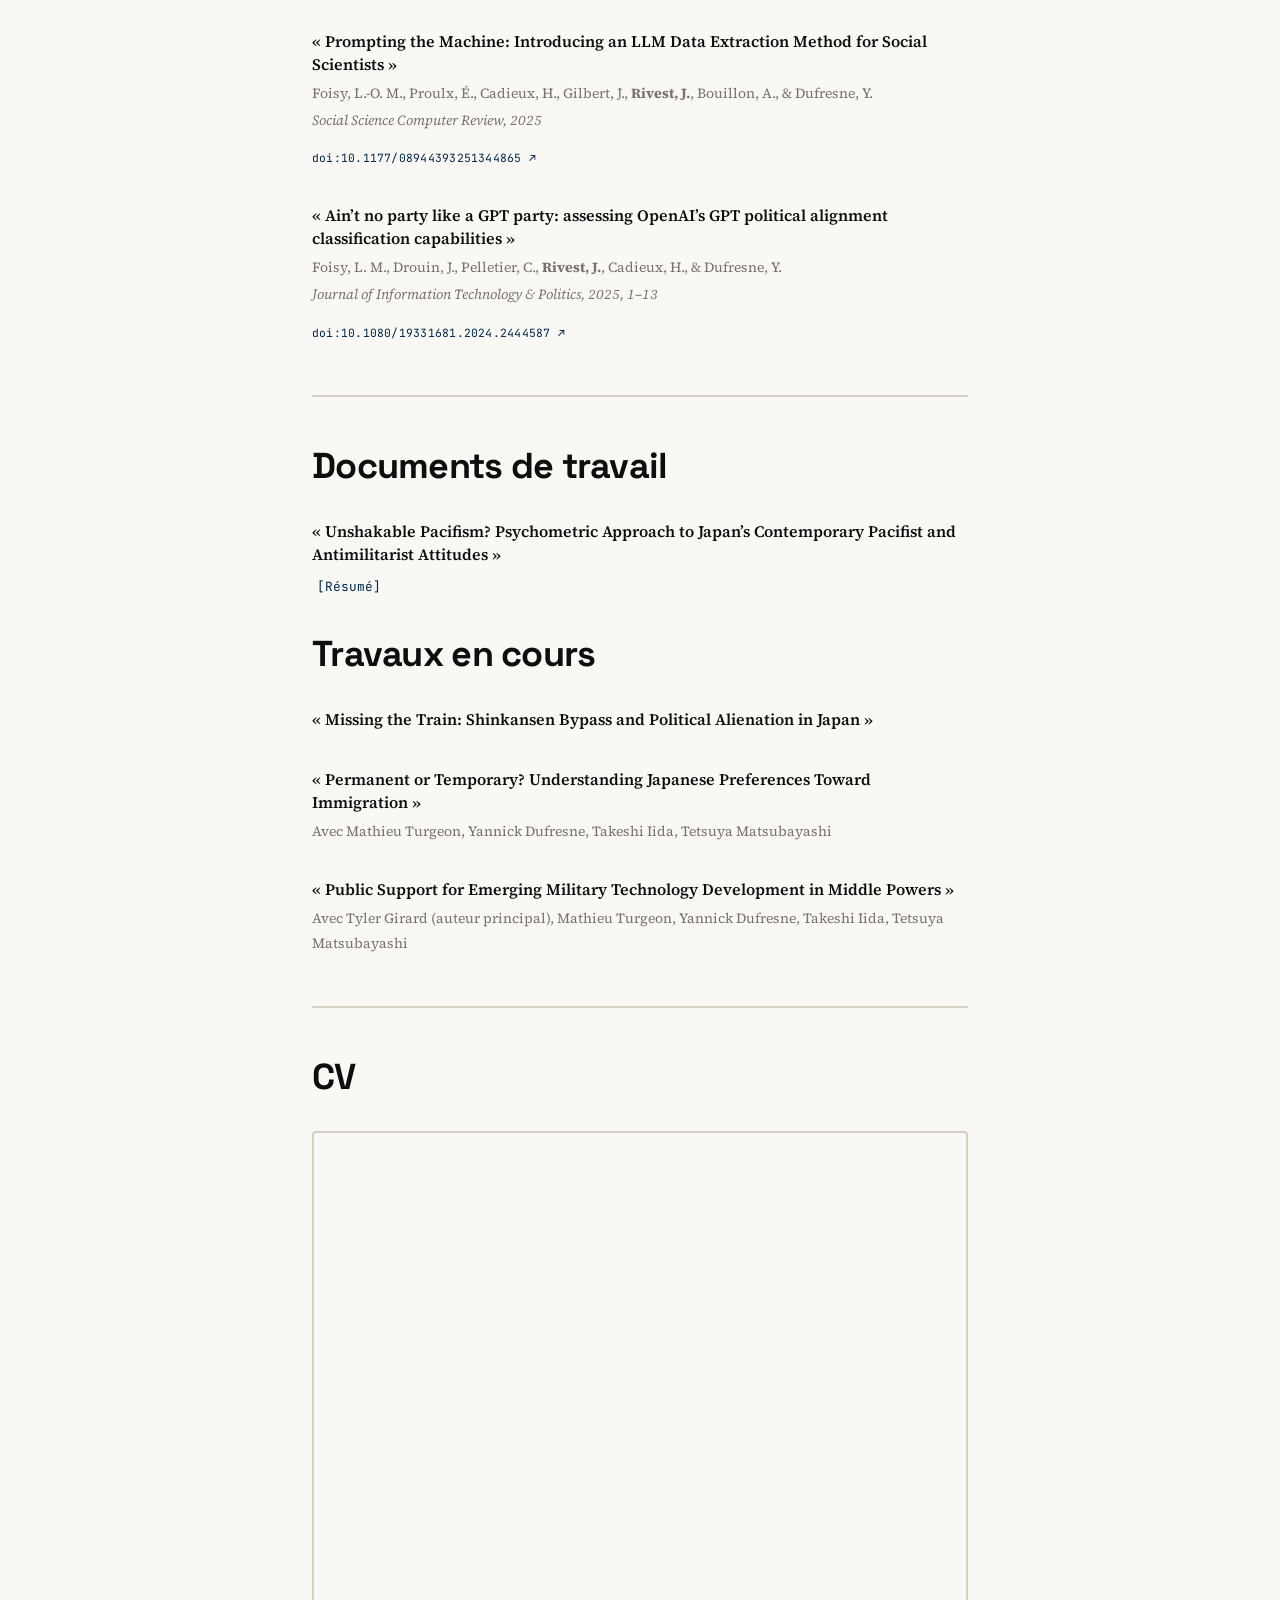
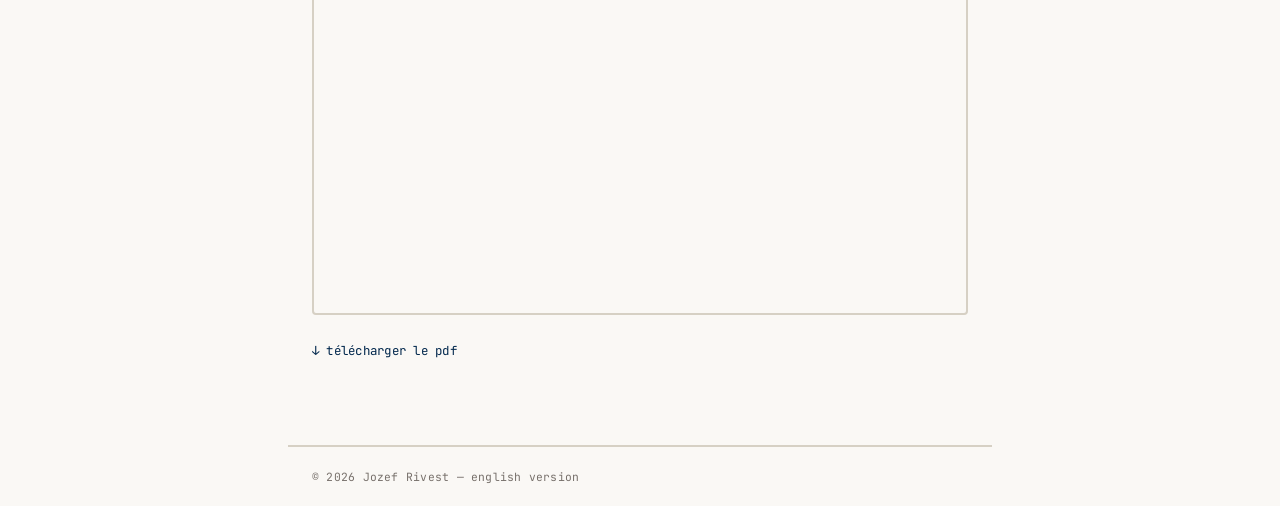
==== commit 057ab79f: "Quick changes" ====
--- a/index_fr.html
+++ b/index_fr.html
@@ -308,7 +308,7 @@
     <!-- Footer -->
     <footer class="site-footer">
       <p>
-        &copy; 2025 Jozef Rivest &mdash;
+        &copy; 2026 Jozef Rivest &mdash;
         <a href="index.html">english version</a>
       </p>
     </footer>
